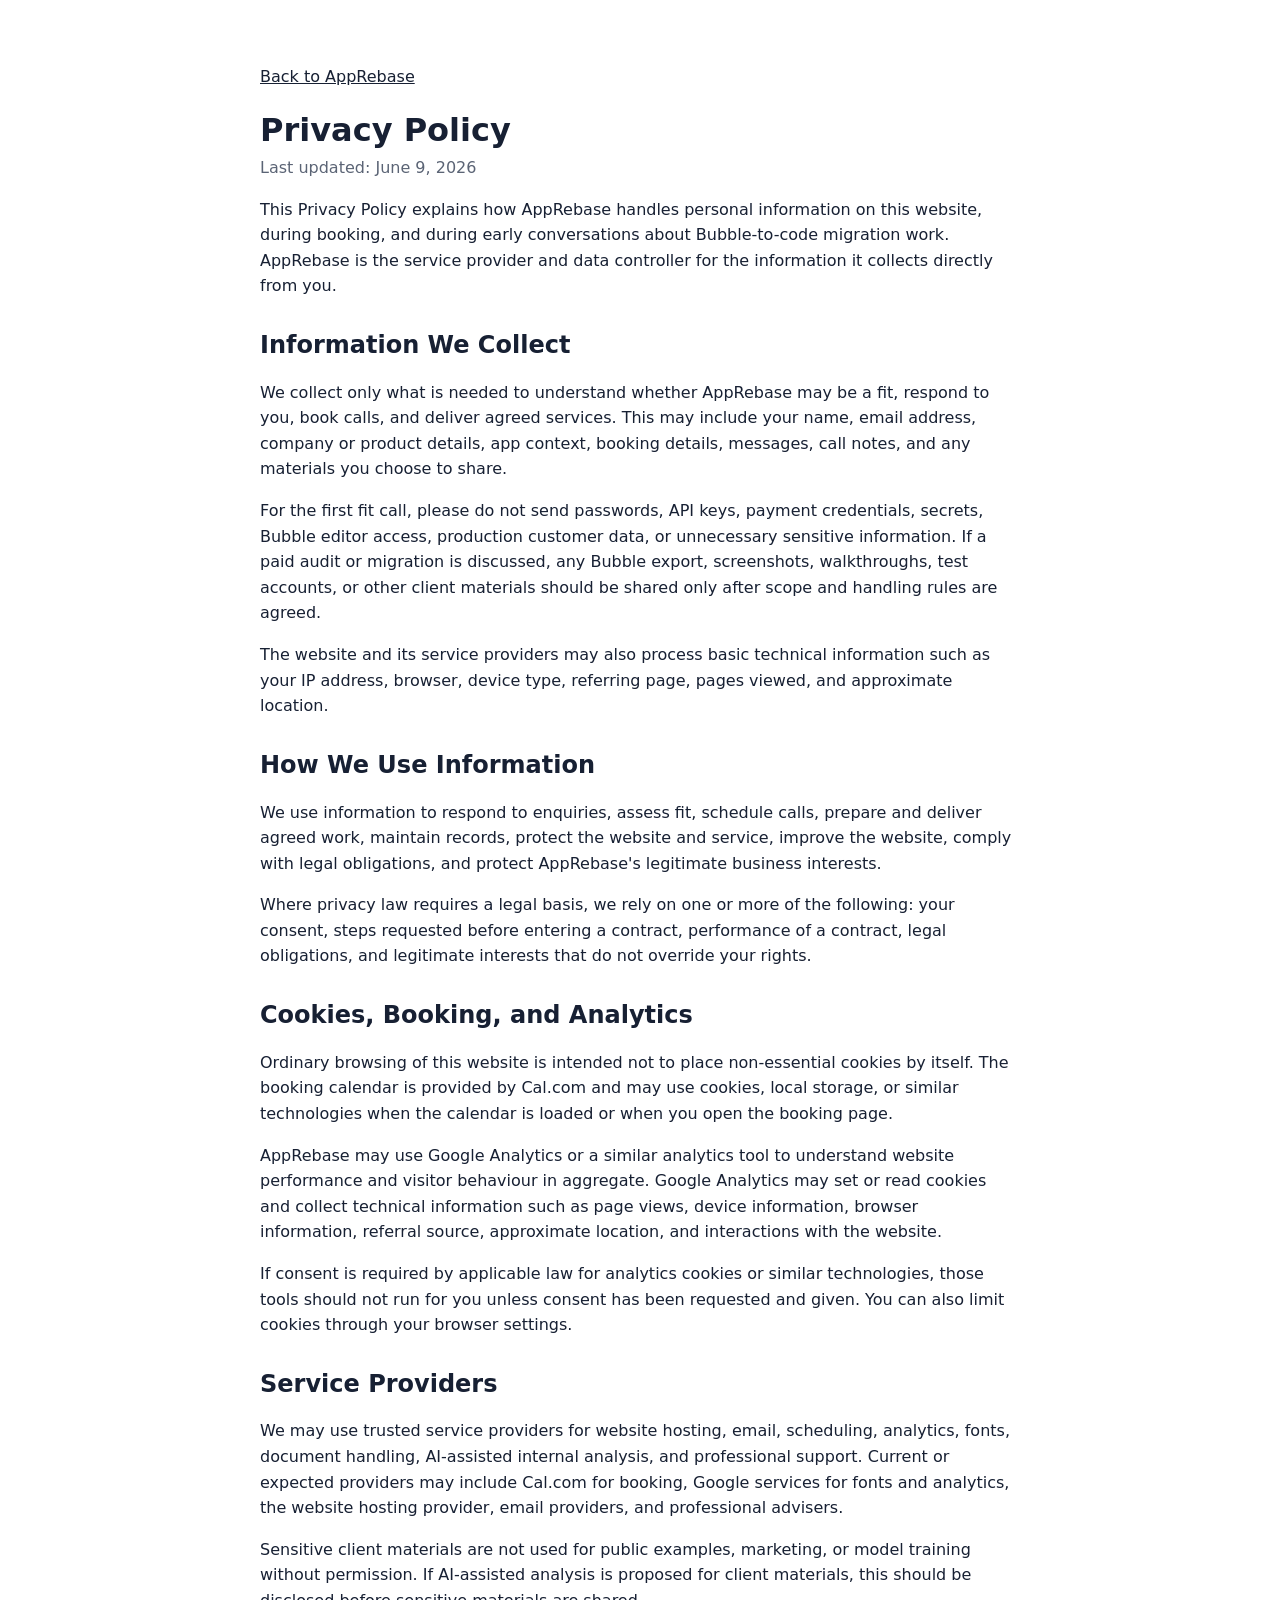
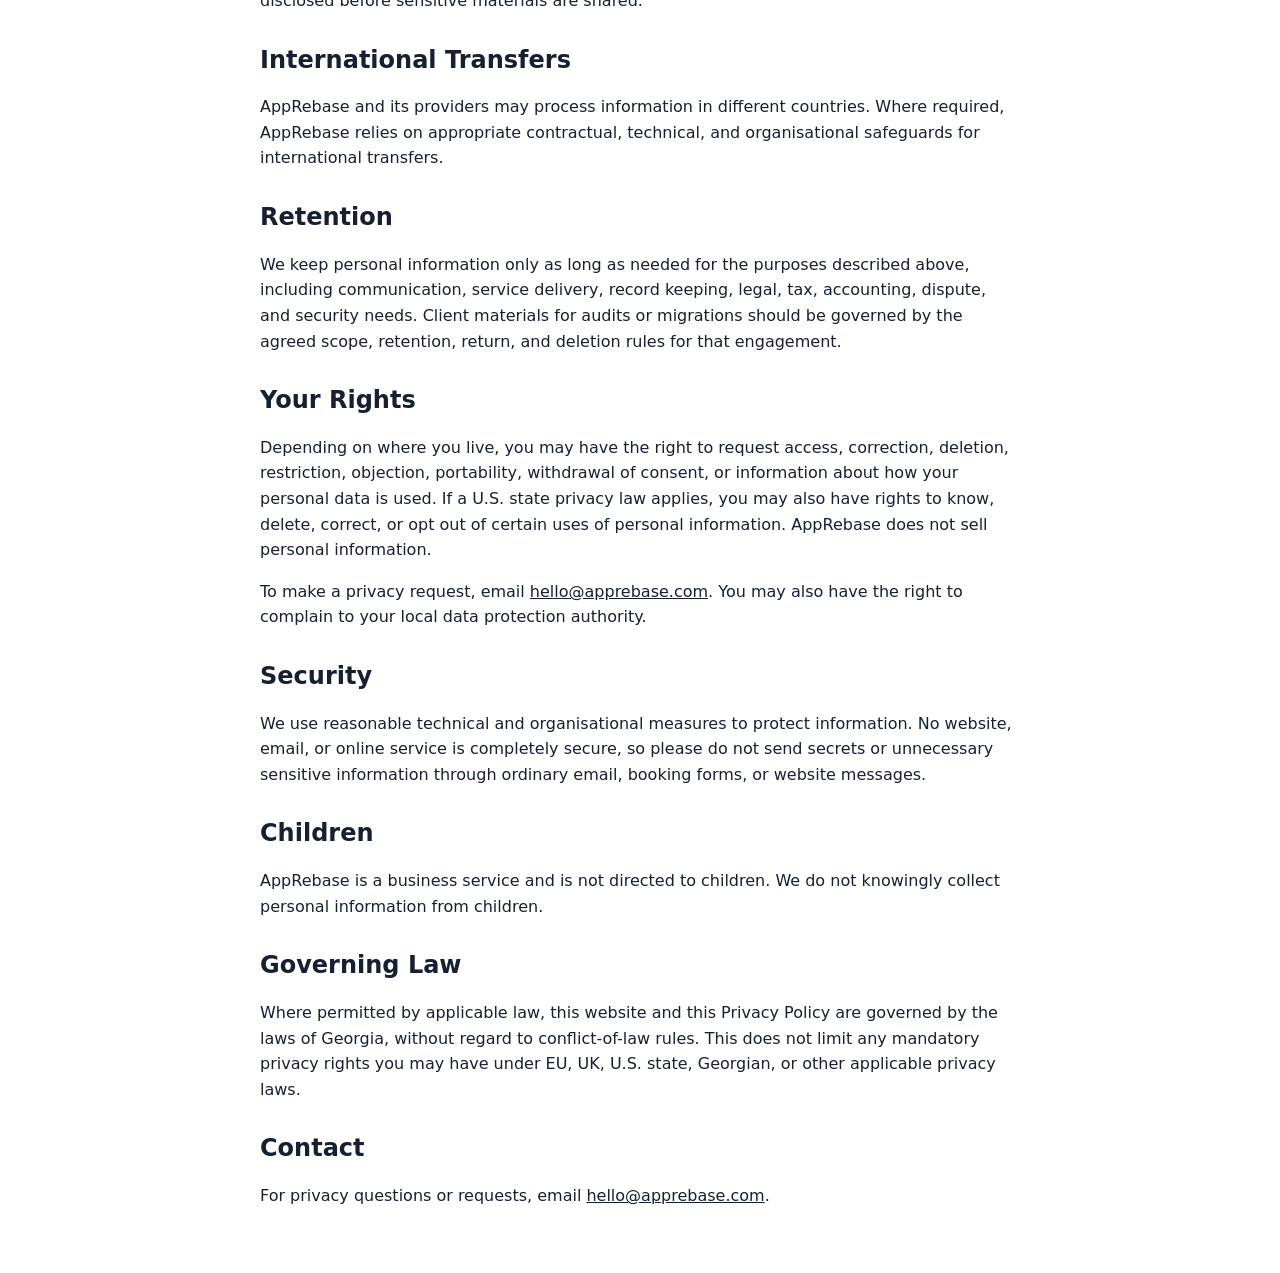
==== site/privacy.html @ fe61c015 "Deploy AppRebase landing page 2026-06-09T17:53:00Z" ====
<!doctype html>
<html lang="en">
<head>
  <meta charset="utf-8">
  <meta name="viewport" content="width=device-width, initial-scale=1">
  <meta name="robots" content="noindex, nofollow">
  <title>Privacy Policy | AppRebase</title>
  <link rel="icon" href="./favicon.svg" type="image/svg+xml">
  <style>
    body {
      max-width: 760px;
      margin: 0 auto;
      padding: 48px 20px;
      color: #172033;
      font-family: system-ui, -apple-system, BlinkMacSystemFont, "Segoe UI", sans-serif;
      line-height: 1.6;
    }

    h1,
    h2 {
      line-height: 1.2;
    }

    h1 {
      margin-bottom: 0;
    }

    h2 {
      margin-top: 2rem;
    }

    a {
      color: inherit;
    }

    .updated {
      color: #5b6475;
      margin-top: 0.35rem;
    }
  </style>
</head>
<body>
  <main>
    <p><a href="./">Back to AppRebase</a></p>
    <h1>Privacy Policy</h1>
    <p class="updated">Last updated: June 9, 2026</p>

    <p>
      This Privacy Policy explains how AppRebase handles personal information on this website,
      during booking, and during early conversations about Bubble-to-code migration work.
      AppRebase is the service provider and data controller for the information it collects
      directly from you.
    </p>

    <h2>Information We Collect</h2>
    <p>
      We collect only what is needed to understand whether AppRebase may be a fit, respond to
      you, book calls, and deliver agreed services. This may include your name, email address,
      company or product details, app context, booking details, messages, call notes, and any
      materials you choose to share.
    </p>
    <p>
      For the first fit call, please do not send passwords, API keys, payment credentials,
      secrets, Bubble editor access, production customer data, or unnecessary sensitive
      information. If a paid audit or migration is discussed, any Bubble export, screenshots,
      walkthroughs, test accounts, or other client materials should be shared only after scope
      and handling rules are agreed.
    </p>
    <p>
      The website and its service providers may also process basic technical information such
      as your IP address, browser, device type, referring page, pages viewed, and approximate
      location.
    </p>

    <h2>How We Use Information</h2>
    <p>
      We use information to respond to enquiries, assess fit, schedule calls, prepare and deliver
      agreed work, maintain records, protect the website and service, improve the website, comply
      with legal obligations, and protect AppRebase's legitimate business interests.
    </p>
    <p>
      Where privacy law requires a legal basis, we rely on one or more of the following:
      your consent, steps requested before entering a contract, performance of a contract,
      legal obligations, and legitimate interests that do not override your rights.
    </p>

    <h2>Cookies, Booking, and Analytics</h2>
    <p>
      Ordinary browsing of this website is intended not to place non-essential cookies by itself.
      The booking calendar is provided by Cal.com and may use cookies, local storage, or similar
      technologies when the calendar is loaded or when you open the booking page.
    </p>
    <p>
      AppRebase may use Google Analytics or a similar analytics tool to understand website
      performance and visitor behaviour in aggregate. Google Analytics may set or read cookies
      and collect technical information such as page views, device information, browser
      information, referral source, approximate location, and interactions with the website.
    </p>
    <p>
      If consent is required by applicable law for analytics cookies or similar technologies,
      those tools should not run for you unless consent has been requested and given. You can
      also limit cookies through your browser settings.
    </p>

    <h2>Service Providers</h2>
    <p>
      We may use trusted service providers for website hosting, email, scheduling, analytics,
      fonts, document handling, AI-assisted internal analysis, and professional support.
      Current or expected providers may include Cal.com for booking, Google services for fonts
      and analytics, the website hosting provider, email providers, and professional advisers.
    </p>
    <p>
      Sensitive client materials are not used for public examples, marketing, or model training
      without permission. If AI-assisted analysis is proposed for client materials, this should
      be disclosed before sensitive materials are shared.
    </p>

    <h2>International Transfers</h2>
    <p>
      AppRebase and its providers may process information in different countries. Where required,
      AppRebase relies on appropriate contractual, technical, and organisational safeguards for
      international transfers.
    </p>

    <h2>Retention</h2>
    <p>
      We keep personal information only as long as needed for the purposes described above,
      including communication, service delivery, record keeping, legal, tax, accounting, dispute,
      and security needs. Client materials for audits or migrations should be governed by the
      agreed scope, retention, return, and deletion rules for that engagement.
    </p>

    <h2>Your Rights</h2>
    <p>
      Depending on where you live, you may have the right to request access, correction, deletion,
      restriction, objection, portability, withdrawal of consent, or information about how your
      personal data is used. If a U.S. state privacy law applies, you may also have rights to know,
      delete, correct, or opt out of certain uses of personal information. AppRebase does not sell
      personal information.
    </p>
    <p>
      To make a privacy request, email <a href="mailto:hello@apprebase.com">hello@apprebase.com</a>.
      You may also have the right to complain to your local data protection authority.
    </p>

    <h2>Security</h2>
    <p>
      We use reasonable technical and organisational measures to protect information. No website,
      email, or online service is completely secure, so please do not send secrets or unnecessary
      sensitive information through ordinary email, booking forms, or website messages.
    </p>

    <h2>Children</h2>
    <p>
      AppRebase is a business service and is not directed to children. We do not knowingly collect
      personal information from children.
    </p>

    <h2>Governing Law</h2>
    <p>
      Where permitted by applicable law, this website and this Privacy Policy are governed by the
      laws of Georgia, without regard to conflict-of-law rules. This does not limit any mandatory
      privacy rights you may have under EU, UK, U.S. state, Georgian, or other applicable privacy
      laws.
    </p>

    <h2>Contact</h2>
    <p>
      For privacy questions or requests, email
      <a href="mailto:hello@apprebase.com">hello@apprebase.com</a>.
    </p>
  </main>
</body>
</html>
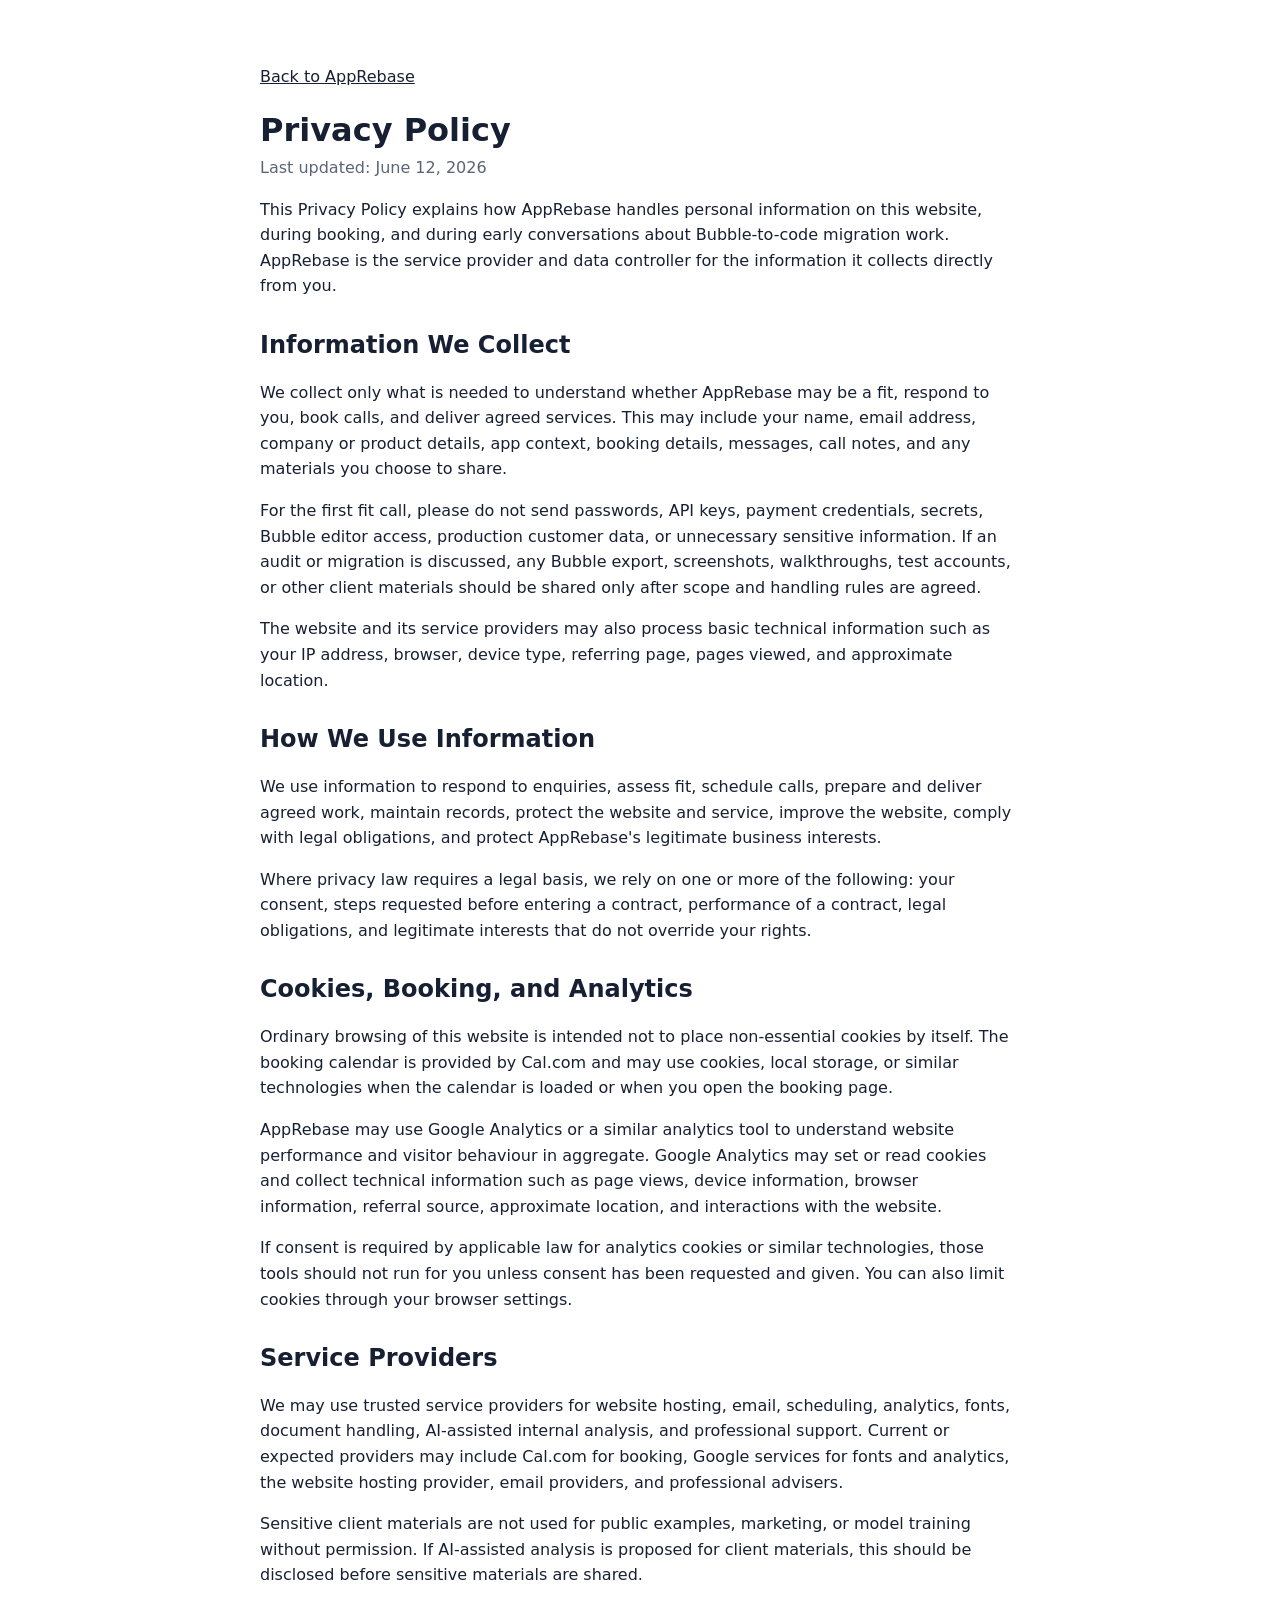
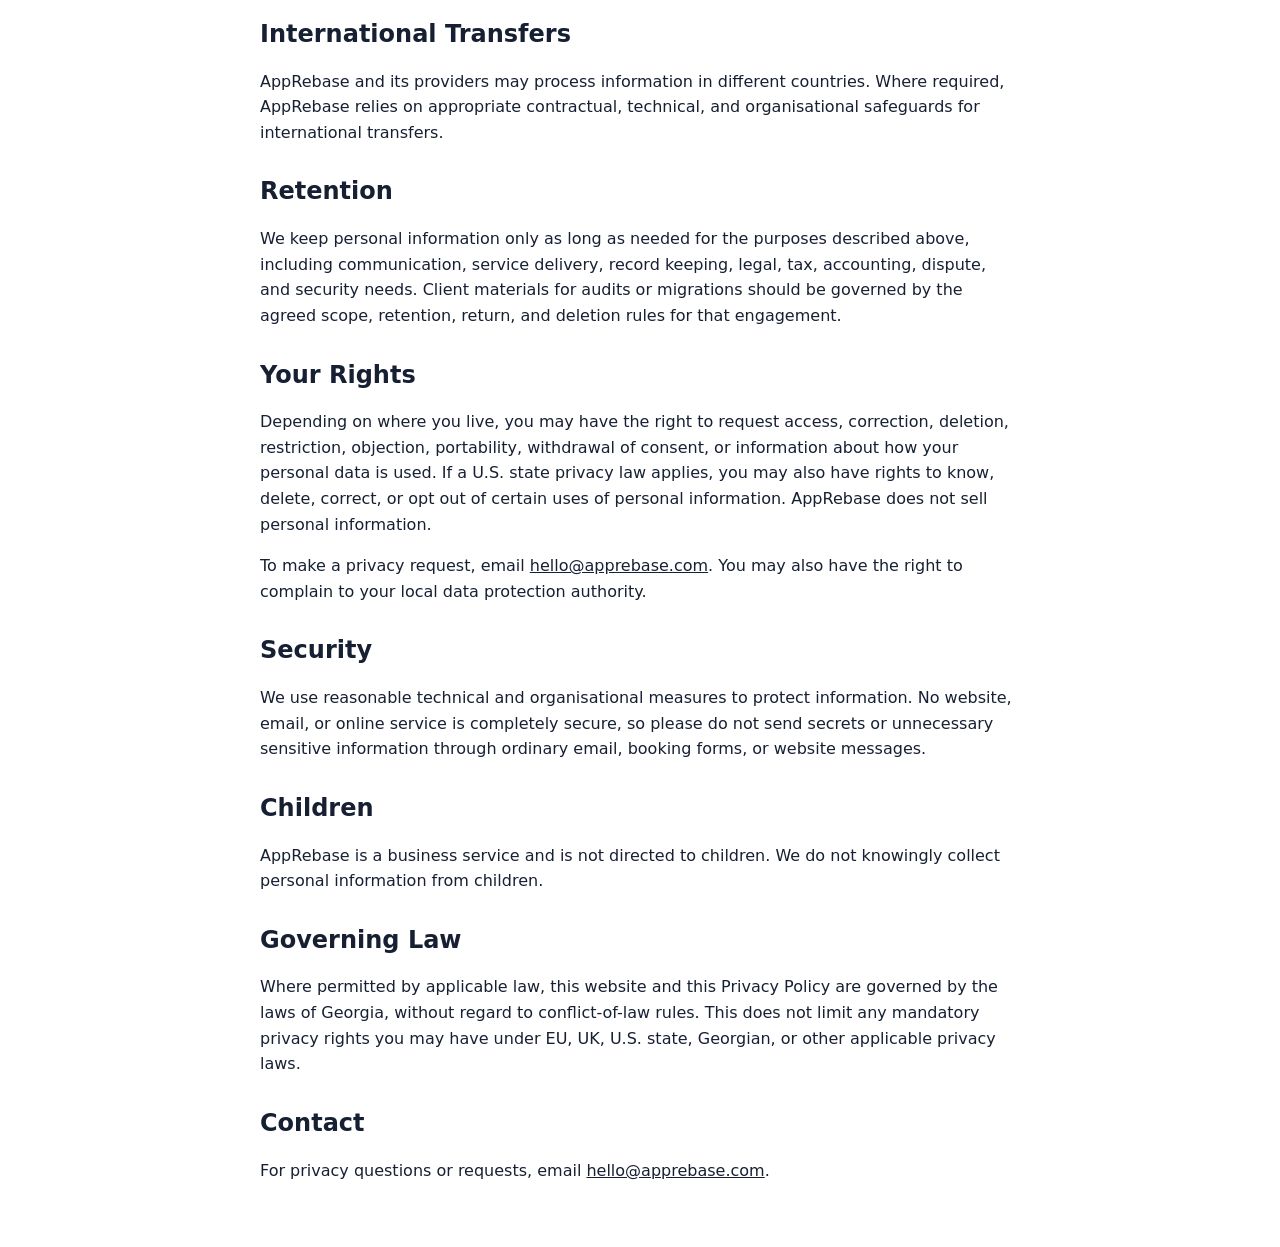
==== commit 8ca80e9a: "Deploy AppRebase landing page 2026-06-12T16:38:22Z" ====
--- a/site/privacy.html
+++ b/site/privacy.html
@@ -5,7 +5,7 @@
   <meta name="viewport" content="width=device-width, initial-scale=1">
   <meta name="robots" content="noindex, nofollow">
   <title>Privacy Policy | AppRebase</title>
-  <link rel="icon" href="./favicon.svg" type="image/svg+xml">
+  <link rel="icon" href="./favicon.svg" type="image/svg+xml" sizes="any">
   <style>
     body {
       max-width: 760px;
@@ -43,7 +43,7 @@
   <main>
     <p><a href="./">Back to AppRebase</a></p>
     <h1>Privacy Policy</h1>
-    <p class="updated">Last updated: June 9, 2026</p>
+    <p class="updated">Last updated: June 12, 2026</p>
 
     <p>
       This Privacy Policy explains how AppRebase handles personal information on this website,
@@ -62,7 +62,7 @@
     <p>
       For the first fit call, please do not send passwords, API keys, payment credentials,
       secrets, Bubble editor access, production customer data, or unnecessary sensitive
-      information. If a paid audit or migration is discussed, any Bubble export, screenshots,
+      information. If an audit or migration is discussed, any Bubble export, screenshots,
       walkthroughs, test accounts, or other client materials should be shared only after scope
       and handling rules are agreed.
     </p>
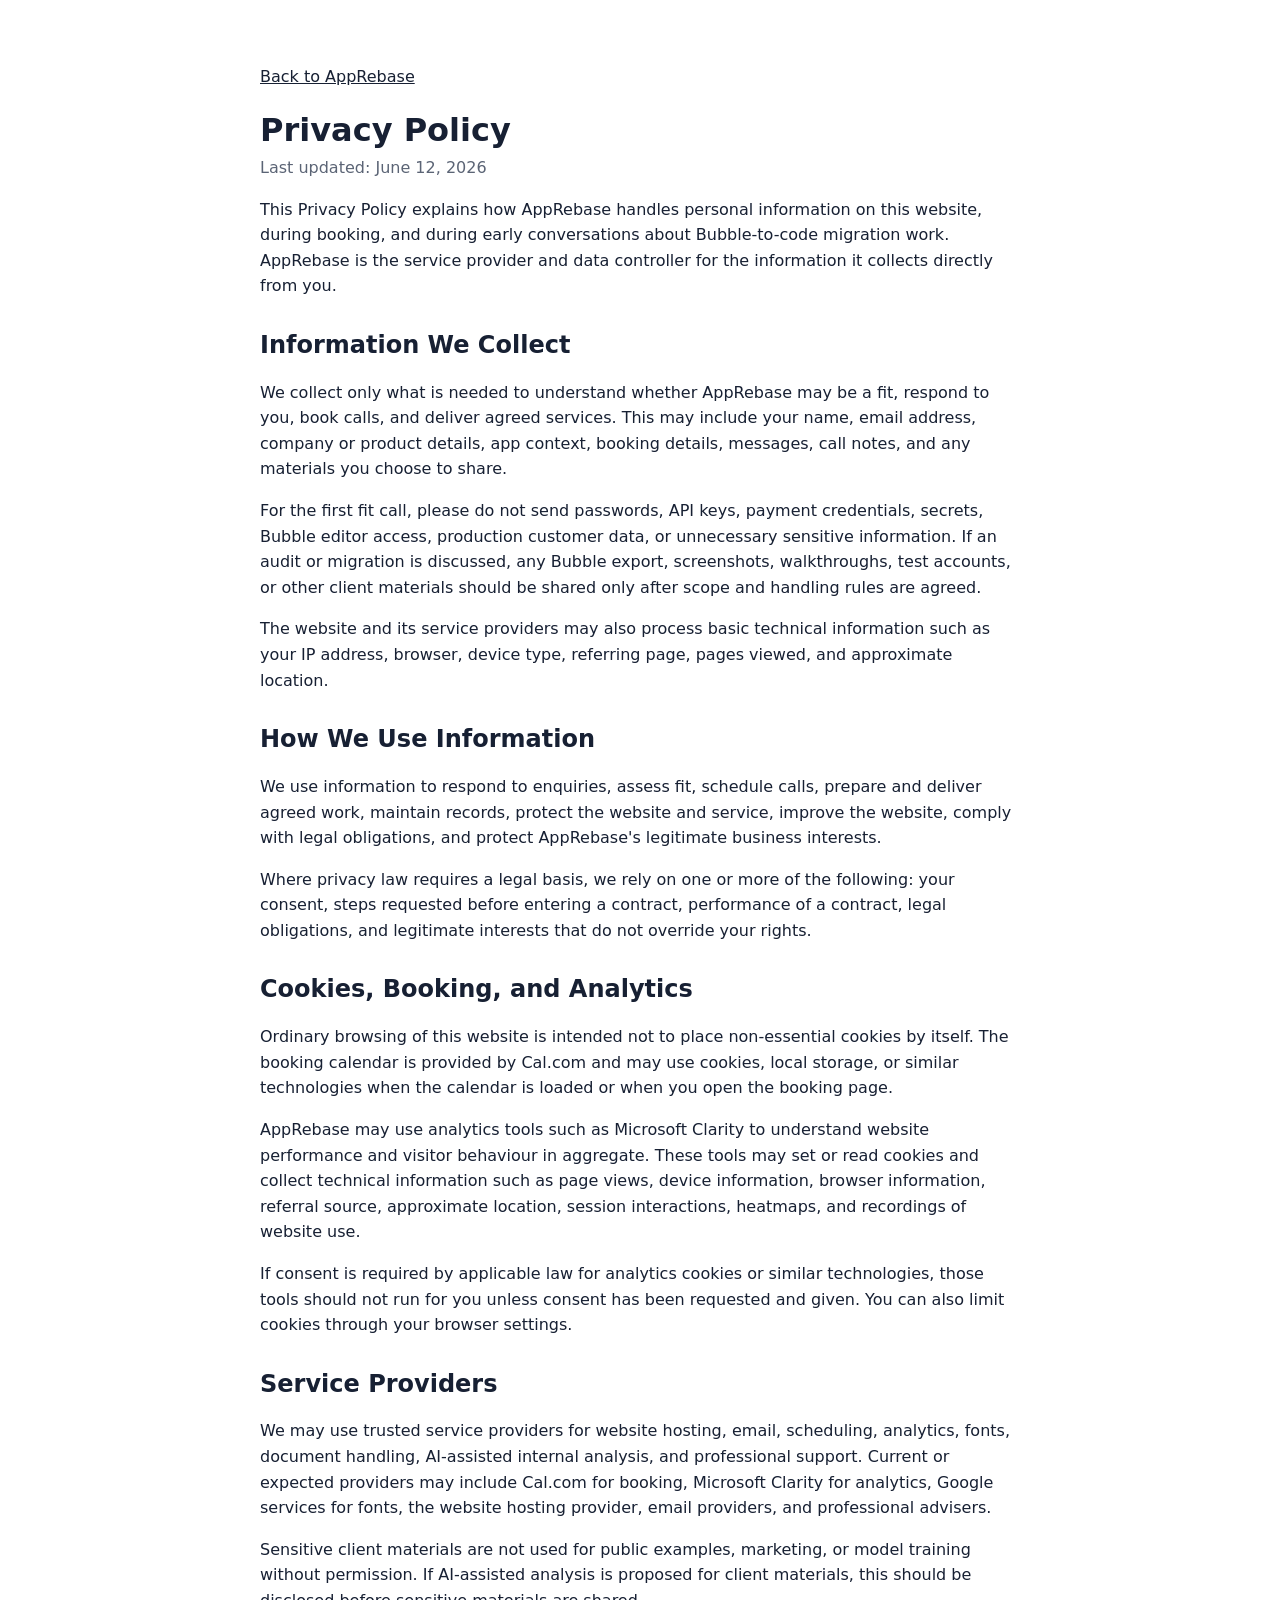
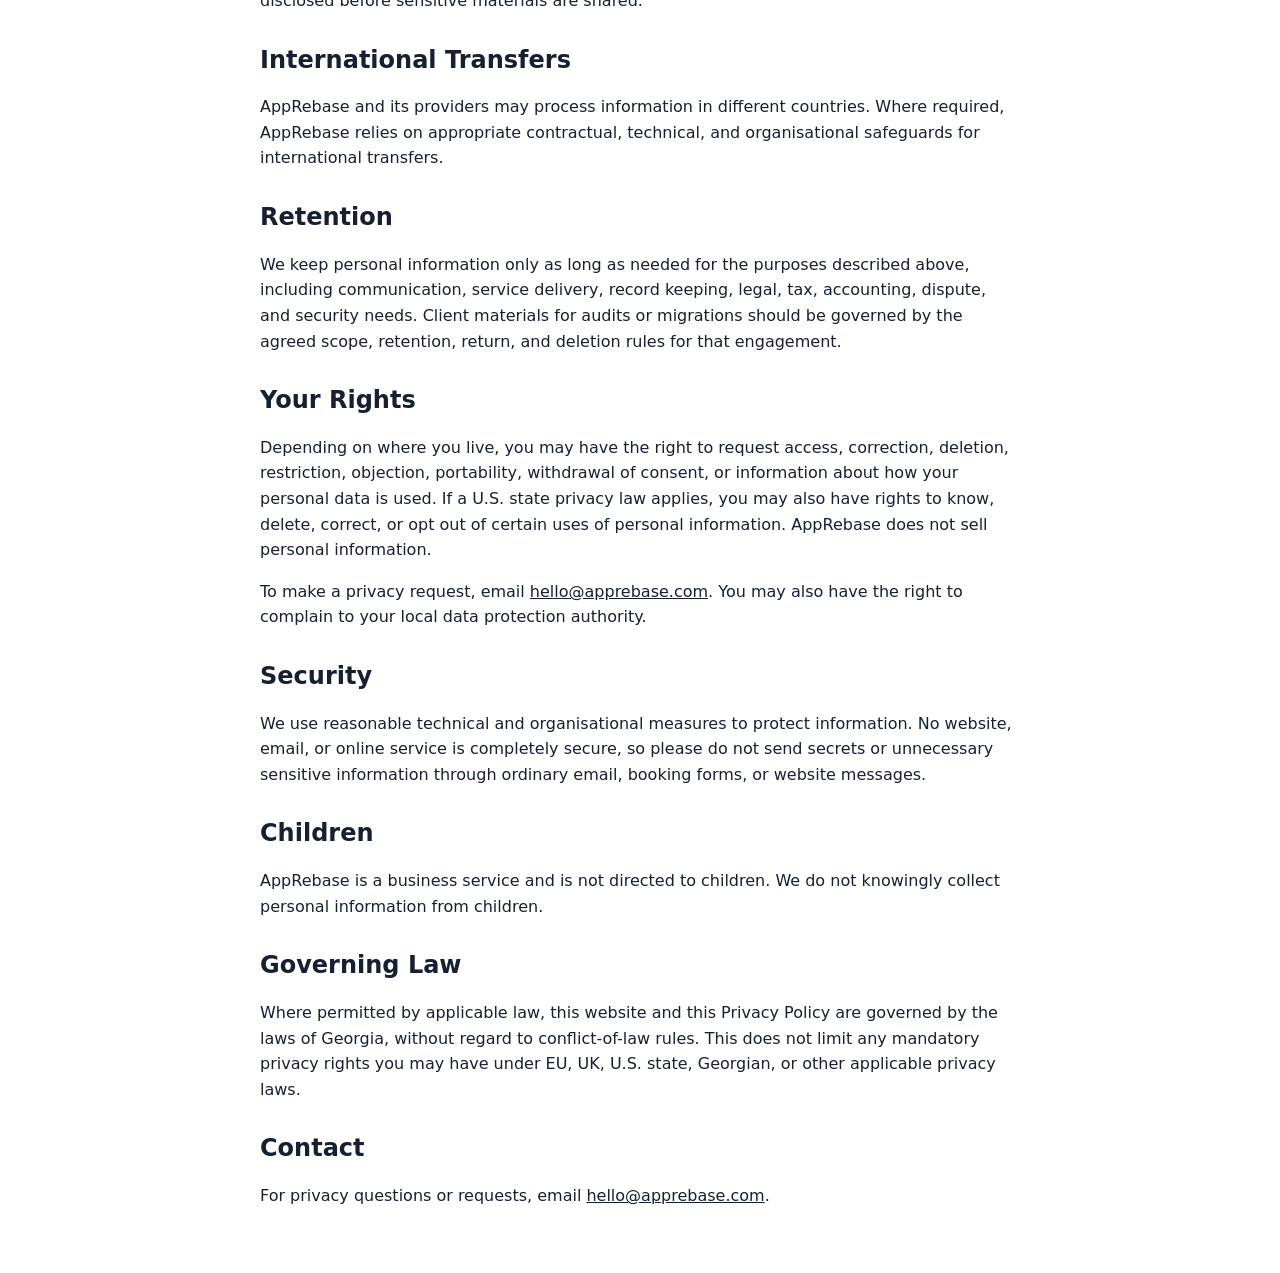
==== commit 59a9d384: "Deploy AppRebase landing page 2026-06-14T18:08:07Z" ====
--- a/site/privacy.html
+++ b/site/privacy.html
@@ -91,10 +91,11 @@
       technologies when the calendar is loaded or when you open the booking page.
     </p>
     <p>
-      AppRebase may use Google Analytics or a similar analytics tool to understand website
-      performance and visitor behaviour in aggregate. Google Analytics may set or read cookies
-      and collect technical information such as page views, device information, browser
-      information, referral source, approximate location, and interactions with the website.
+      AppRebase may use analytics tools such as Microsoft Clarity to understand
+      website performance and visitor behaviour in aggregate. These tools may set or read
+      cookies and collect technical information such as page views, device information,
+      browser information, referral source, approximate location, session interactions,
+      heatmaps, and recordings of website use.
     </p>
     <p>
       If consent is required by applicable law for analytics cookies or similar technologies,
@@ -106,8 +107,9 @@
     <p>
       We may use trusted service providers for website hosting, email, scheduling, analytics,
       fonts, document handling, AI-assisted internal analysis, and professional support.
-      Current or expected providers may include Cal.com for booking, Google services for fonts
-      and analytics, the website hosting provider, email providers, and professional advisers.
+      Current or expected providers may include Cal.com for booking, Microsoft Clarity for
+      analytics, Google services for fonts, the website hosting provider, email
+      providers, and professional advisers.
     </p>
     <p>
       Sensitive client materials are not used for public examples, marketing, or model training
